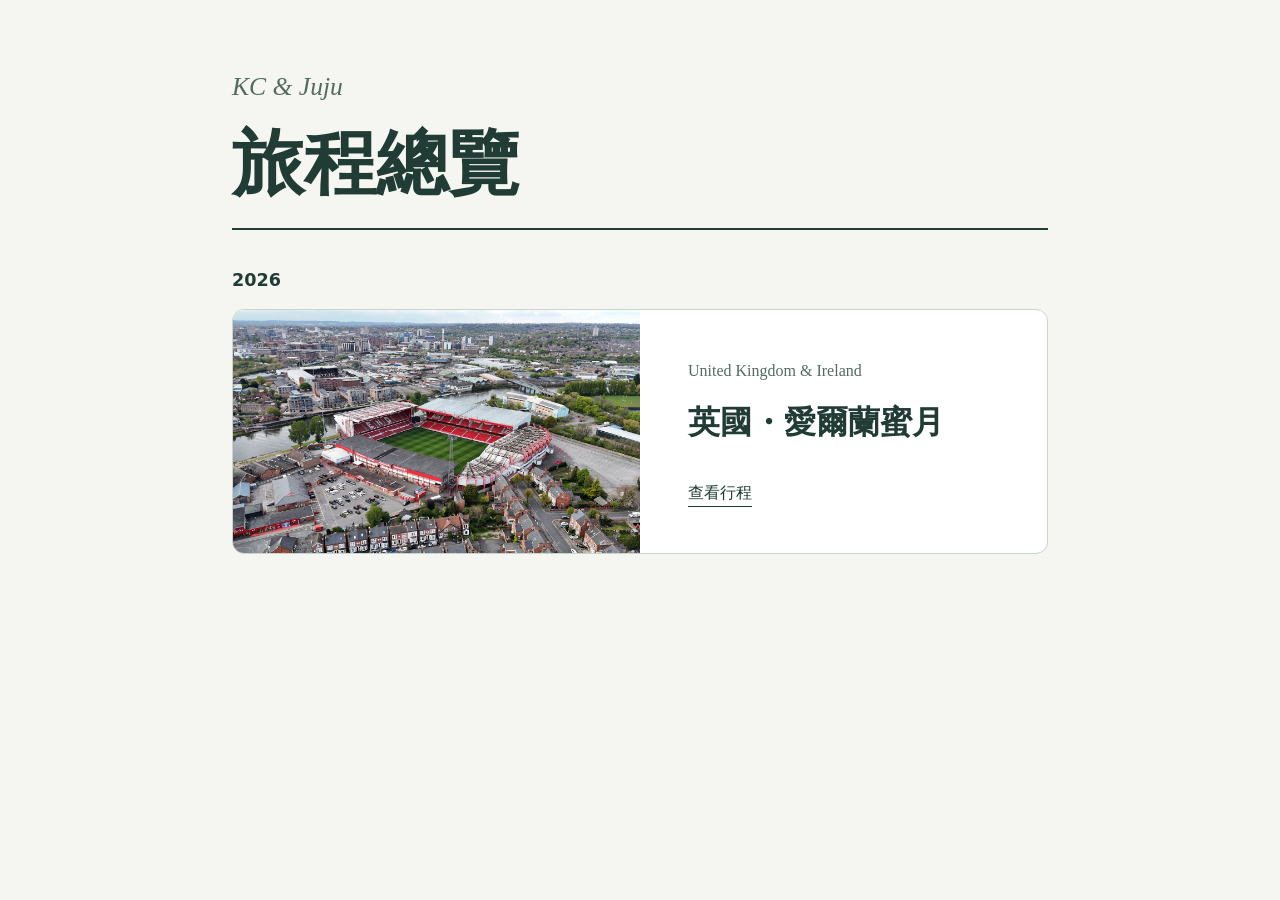
==== index.html @ 99c0e284 "Publish KC and Juju travel index" ====
<!doctype html>
<html lang="zh-Hant">
<meta charset="utf-8"><meta name="viewport" content="width=device-width,initial-scale=1">
<title>KC &amp; Juju 的旅程總覽</title>
<style>
*{box-sizing:border-box}body{margin:0;background:#f5f6f1;color:#203c35;font:1rem/1.6 system-ui,sans-serif}main{max-width:960px;margin:auto;padding:clamp(24px,6vw,72px)}header{border-bottom:2px solid;padding-bottom:22px}header p{margin:0;color:#536b61;font:italic 1.6rem Georgia,serif}h1{margin:.25em 0 0;font-size:clamp(2.4rem,8vw,4.5rem);line-height:1.2}section{margin-top:36px}h2{font-size:1.1rem}a{display:grid;grid-template-columns:1fr 1fr;color:inherit;text-decoration:none;background:white;border:1px solid #cad4ca;border-radius:12px;overflow:hidden}img{width:100%;height:100%;min-height:230px;object-fit:cover}.info{padding:clamp(24px,4vw,48px);align-self:center}small{font:1rem Georgia,serif;color:#536b61}h3{font-size:clamp(1.5rem,3vw,2rem);margin:.4em 0 1em}span{border-bottom:1px solid;padding-bottom:4px}a:hover span{border-width:2px}a:focus-visible{outline:4px solid #146955;outline-offset:4px}@media(max-width:600px){a{grid-template-columns:1fr}img{height:190px;min-height:0}}
</style>
<main><header><p>KC &amp; Juju</p><h1>旅程總覽</h1></header>
<section aria-labelledby="year"><h2 id="year">2026</h2>
<a href="https://kc-juju.github.io/uk-ireland-trip/"><img src="nottingham.jpg" alt="諾丁漢城市足球場"><div class="info"><small lang="en">United Kingdom &amp; Ireland</small><h3>英國・愛爾蘭蜜月</h3><span>查看行程</span></div></a>
</section></main></html>
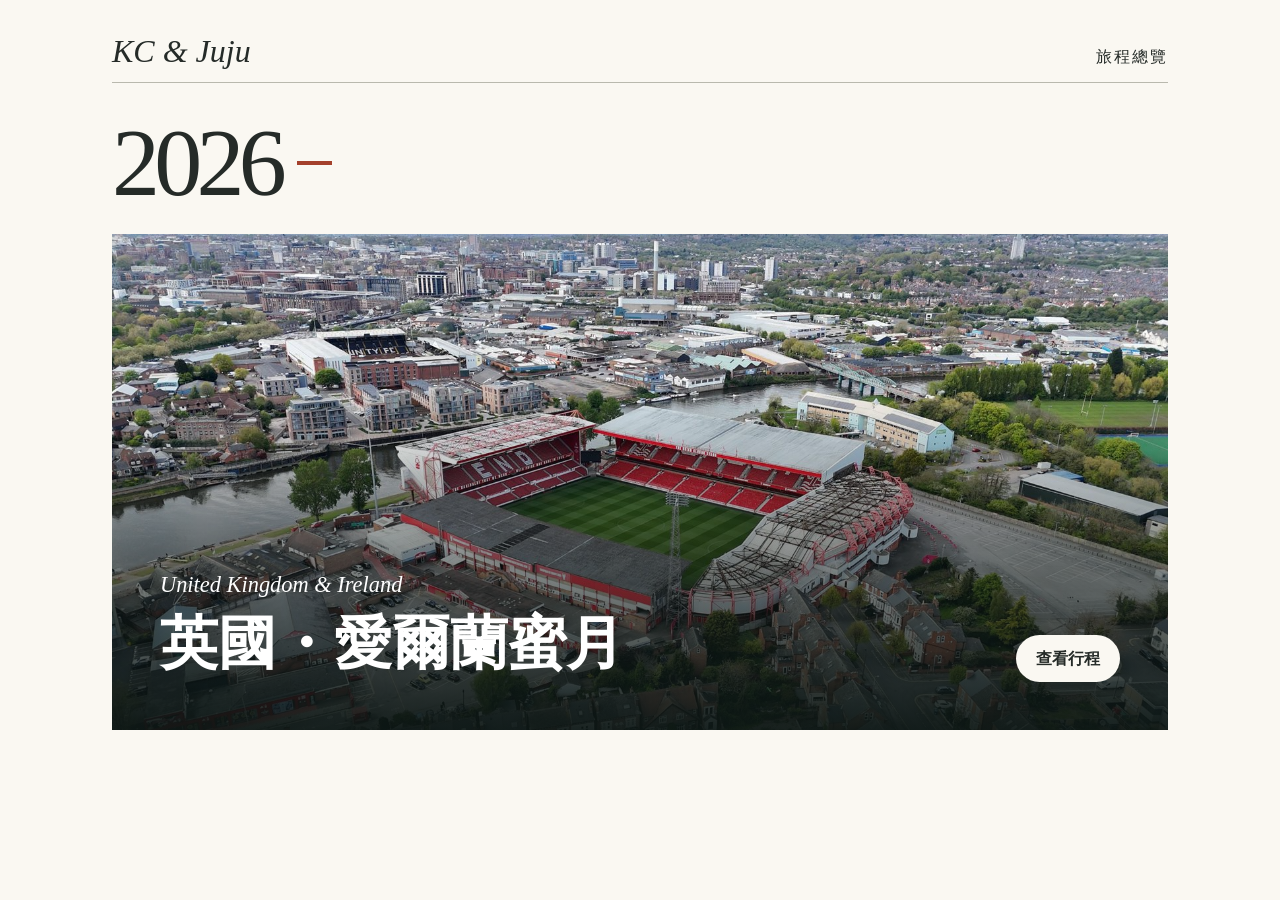
==== commit 2642b091: "Restyle the trip index as a photographic travel journal" ====
--- a/index.html
+++ b/index.html
@@ -1,11 +1,50 @@
 <!doctype html>
 <html lang="zh-Hant">
-<meta charset="utf-8"><meta name="viewport" content="width=device-width,initial-scale=1">
-<title>KC &amp; Juju 的旅程總覽</title>
-<style>
-*{box-sizing:border-box}body{margin:0;background:#f5f6f1;color:#203c35;font:1rem/1.6 system-ui,sans-serif}main{max-width:960px;margin:auto;padding:clamp(24px,6vw,72px)}header{border-bottom:2px solid;padding-bottom:22px}header p{margin:0;color:#536b61;font:italic 1.6rem Georgia,serif}h1{margin:.25em 0 0;font-size:clamp(2.4rem,8vw,4.5rem);line-height:1.2}section{margin-top:36px}h2{font-size:1.1rem}a{display:grid;grid-template-columns:1fr 1fr;color:inherit;text-decoration:none;background:white;border:1px solid #cad4ca;border-radius:12px;overflow:hidden}img{width:100%;height:100%;min-height:230px;object-fit:cover}.info{padding:clamp(24px,4vw,48px);align-self:center}small{font:1rem Georgia,serif;color:#536b61}h3{font-size:clamp(1.5rem,3vw,2rem);margin:.4em 0 1em}span{border-bottom:1px solid;padding-bottom:4px}a:hover span{border-width:2px}a:focus-visible{outline:4px solid #146955;outline-offset:4px}@media(max-width:600px){a{grid-template-columns:1fr}img{height:190px;min-height:0}}
-</style>
-<main><header><p>KC &amp; Juju</p><h1>旅程總覽</h1></header>
-<section aria-labelledby="year"><h2 id="year">2026</h2>
-<a href="https://kc-juju.github.io/uk-ireland-trip/"><img src="nottingham.jpg" alt="諾丁漢城市足球場"><div class="info"><small lang="en">United Kingdom &amp; Ireland</small><h3>英國・愛爾蘭蜜月</h3><span>查看行程</span></div></a>
-</section></main></html>
+<head>
+  <meta charset="utf-8">
+  <meta name="viewport" content="width=device-width, initial-scale=1">
+  <meta name="theme-color" content="#faf8f2">
+  <title>KC &amp; Juju 的旅程總覽</title>
+  <style>
+    :root { color-scheme: light; --paper: #faf8f2; --ink: #252b28; --accent: #a4412c; }
+    * { box-sizing: border-box; }
+    body { margin: 0; background: var(--paper); color: var(--ink); font: 1rem/1.6 system-ui, sans-serif; }
+    main { width: min(100% - 2.5rem, 66rem); margin: auto; padding: 2rem 0 4rem; }
+    header { display: flex; align-items: baseline; justify-content: space-between; gap: 1rem; border-bottom: 1px solid #b9b9ae; padding-bottom: .75rem; }
+    .signature { font: italic clamp(1.5rem, 4vw, 2rem)/1.2 Georgia, serif; }
+    h1 { margin: 0; font-size: 1rem; font-weight: 500; letter-spacing: .12em; }
+    h2 { display: flex; align-items: center; gap: 1rem; margin: 2rem 0 1.4rem; font: normal clamp(3.4rem, 10vw, 6rem)/1 Georgia, serif; letter-spacing: -.06em; }
+    h2::after { content: ''; width: 2.2rem; height: .24rem; background: var(--accent); }
+    .trip { display: grid; position: relative; isolation: isolate; overflow: hidden; min-height: clamp(23rem, 44vw, 31rem); align-items: end; color: white; text-decoration: none; background: #23372f; }
+    .trip img, .trip::before { position: absolute; inset: 0; width: 100%; height: 100%; }
+    .trip img { z-index: -2; object-fit: cover; object-position: 50% 45%; }
+    .trip::before { content: ''; z-index: -1; background: linear-gradient(0deg, rgba(13,23,21,.94), rgba(13,23,21,.58) 28%, transparent 70%); }
+    .detail { display: flex; align-items: end; justify-content: space-between; gap: 1rem; padding: clamp(1.4rem, 4vw, 3rem); }
+    .place { margin: 0 0 .4rem; font: italic clamp(1.05rem, 2vw, 1.4rem)/1.4 Georgia, serif; }
+    h3 { margin: 0; font: 600 clamp(1.8rem, 5vw, 3.6rem)/1.3 "Noto Serif TC", "Songti TC", serif; }
+    .action { flex: none; padding: .65rem 1.25rem; border-radius: 2rem; background: var(--paper); color: var(--ink); font-weight: 600; }
+    .trip:hover .action, .trip:focus-visible .action { background: #ffdfb5; }
+    .trip:focus-visible { outline: 3px solid var(--accent); outline-offset: 5px; }
+    @media (max-width: 36rem) {
+      main { padding-top: 1.5rem; }
+      .detail { flex-direction: column; align-items: start; }
+      .trip { min-height: 24rem; }
+    }
+  </style>
+</head>
+<body>
+  <main>
+    <header><span class="signature" lang="en">KC &amp; Juju</span><h1>旅程總覽</h1></header>
+    <section aria-labelledby="year-2026">
+      <h2 id="year-2026">2026</h2>
+      <a class="trip" href="https://kc-juju.github.io/uk-ireland-trip/">
+        <img src="nottingham.jpg" alt="諾丁漢城市足球場">
+        <div class="detail">
+          <div><p class="place" lang="en">United Kingdom &amp; Ireland</p><h3>英國・愛爾蘭蜜月</h3></div>
+          <span class="action">查看行程</span>
+        </div>
+      </a>
+    </section>
+  </main>
+</body>
+</html>
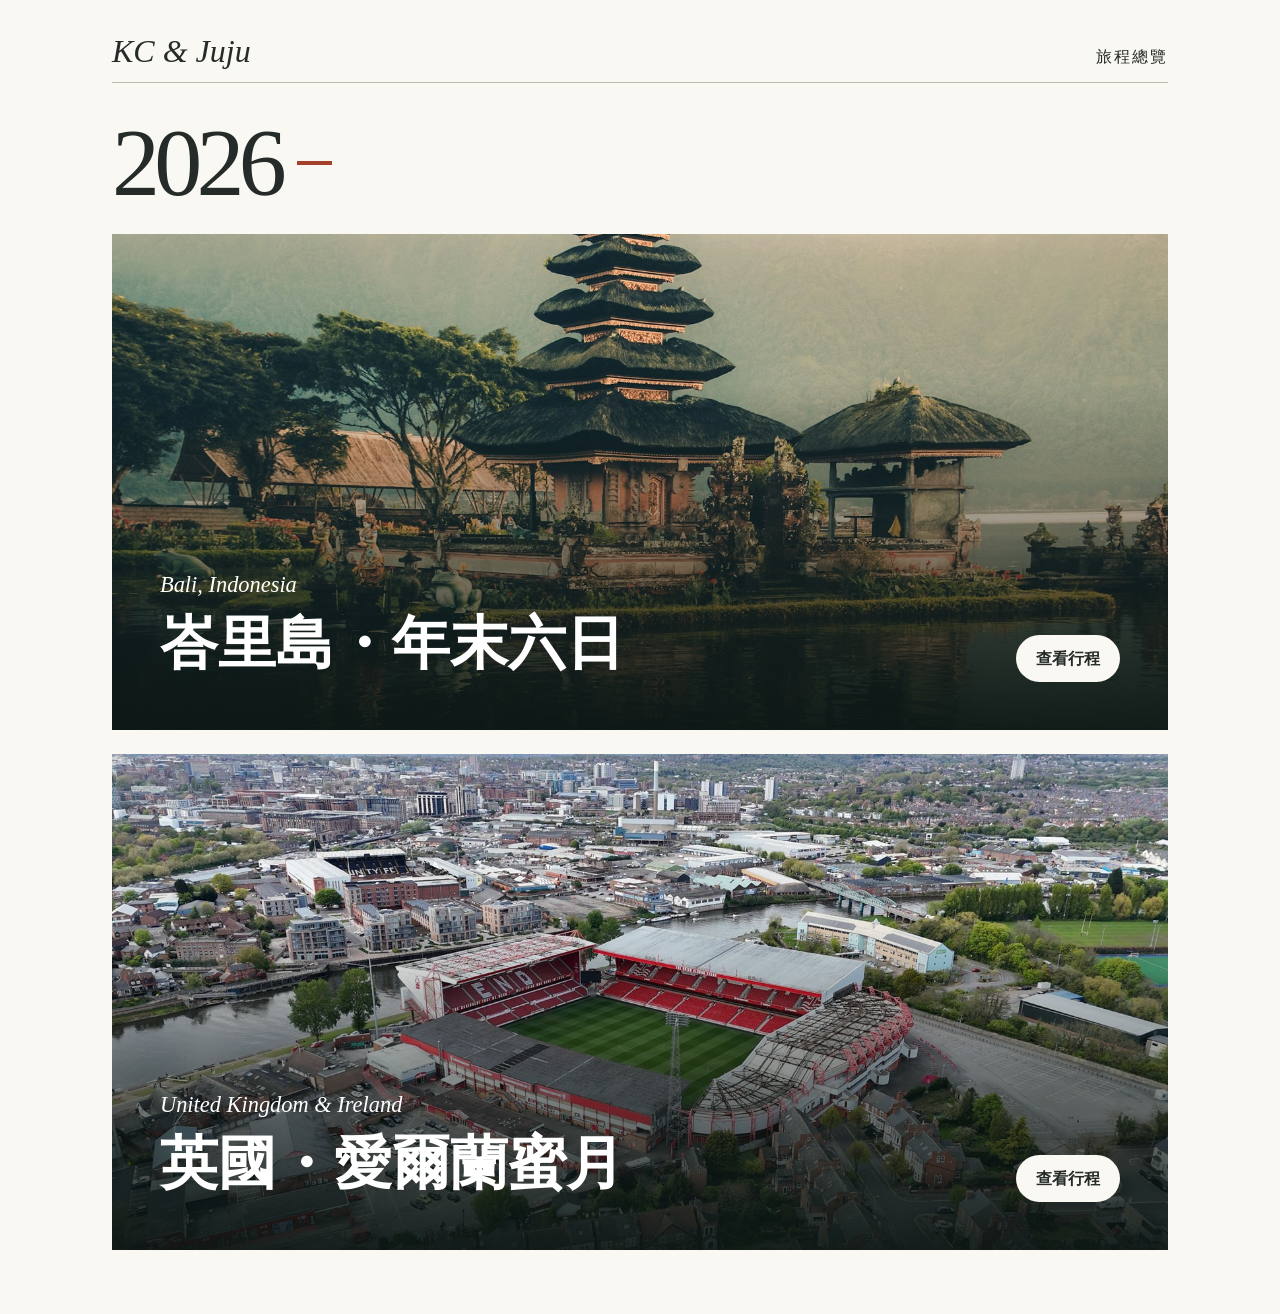
==== commit bf8ced85: "Add Bali travel journal and atlas entry" ====
--- a/index.html
+++ b/index.html
@@ -37,6 +37,13 @@
     <header><span class="signature" lang="en">KC &amp; Juju</span><h1>旅程總覽</h1></header>
     <section aria-labelledby="year-2026">
       <h2 id="year-2026">2026</h2>
+      <a class="trip" href="bali/" style="margin-bottom:1.5rem">
+        <img src="bali/bali.jpg" alt="峇里島風景">
+        <div class="detail">
+          <div><p class="place" lang="en">Bali, Indonesia</p><h3>峇里島・年末六日</h3></div>
+          <span class="action">查看行程</span>
+        </div>
+      </a>
       <a class="trip" href="https://kc-juju.github.io/uk-ireland-trip/">
         <img src="nottingham.jpg" alt="諾丁漢城市足球場">
         <div class="detail">
